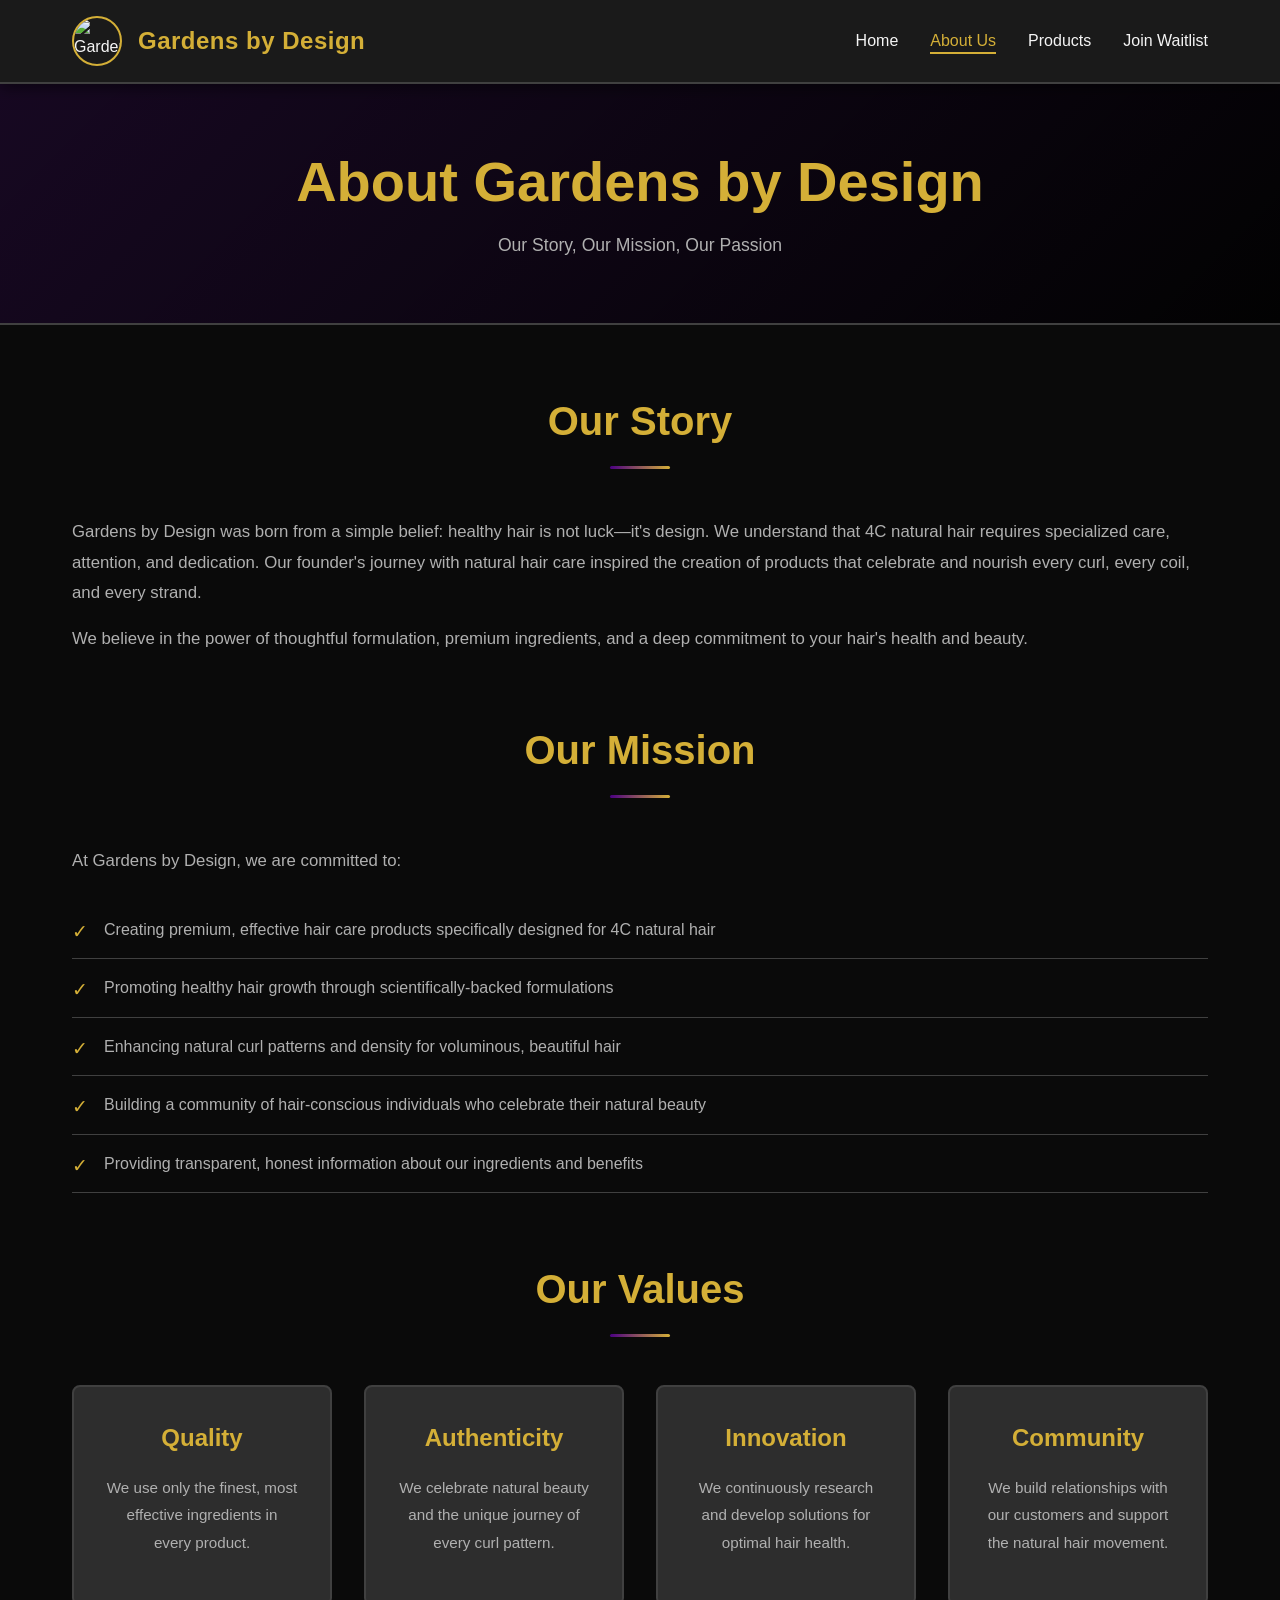
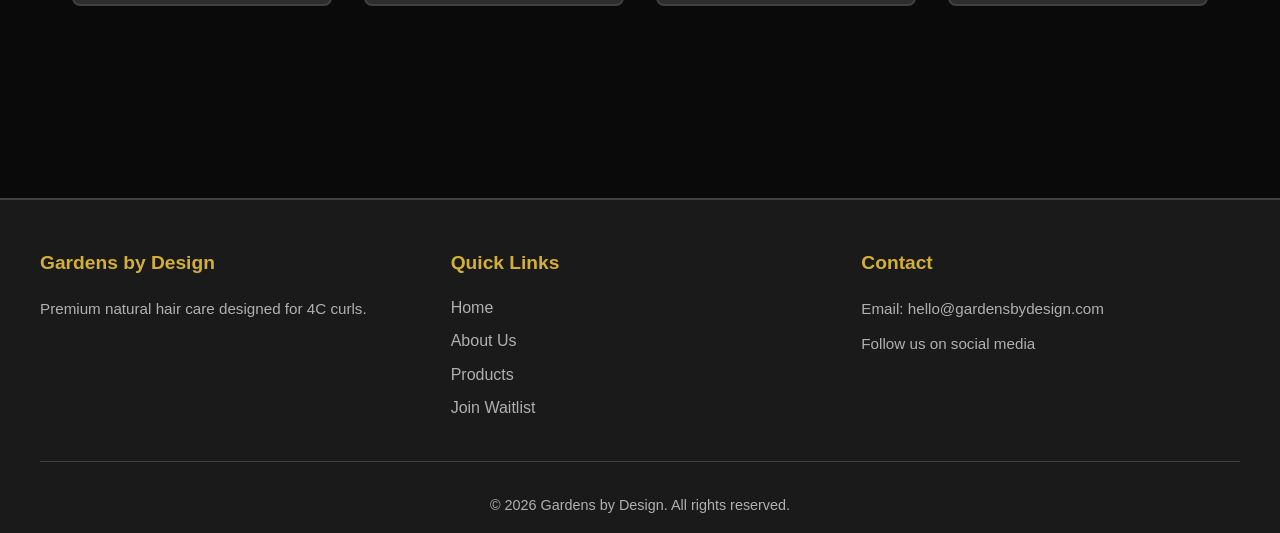
==== about.html @ 6823cce9 "Initial commit: Create Gardens by Design website with HTML and CSS" ====
<!DOCTYPE html>
<html lang="en">
<head>
    <meta charset="UTF-8">
    <meta name="viewport" content="width=device-width, initial-scale=1.0">
    <title>About Us - Gardens by Design</title>
    <link rel="stylesheet" href="styles.css">
</head>
<body>
    <!-- Navigation Bar -->
    <nav class="navbar">
        <div class="nav-container">
            <div class="logo-section">
                <img src="images/logo.jpeg" alt="Gardens by Design Logo" class="logo">
                <span class="brand-name">Gardens by Design</span>
            </div>
            <ul class="nav-links">
                <li><a href="index.html">Home</a></li>
                <li><a href="about.html" class="active">About Us</a></li>
                <li><a href="products.html">Products</a></li>
                <li><a href="waitlist.html">Join Waitlist</a></li>
            </ul>
        </div>
    </nav>

    <!-- Page Header -->
    <section class="page-header">
        <h1>About Gardens by Design</h1>
        <p>Our Story, Our Mission, Our Passion</p>
    </section>

    <!-- Main Content -->
    <section class="about-content">
        <div class="content-container">
            <!-- Our Story -->
            <div class="about-section">
                <h2 class="section-title">Our Story</h2>
                <p>Gardens by Design was born from a simple belief: healthy hair is not luck—it's design. We understand that 4C natural hair requires specialized care, attention, and dedication. Our founder's journey with natural hair care inspired the creation of products that celebrate and nourish every curl, every coil, and every strand.</p>
                <p>We believe in the power of thoughtful formulation, premium ingredients, and a deep commitment to your hair's health and beauty.</p>
            </div>

            <!-- Our Mission -->
            <div class="about-section">
                <h2 class="section-title">Our Mission</h2>
                <p>At Gardens by Design, we are committed to:</p>
                <ul class="mission-list">
                    <li><span class="gold-accent">✓</span> Creating premium, effective hair care products specifically designed for 4C natural hair</li>
                    <li><span class="gold-accent">✓</span> Promoting healthy hair growth through scientifically-backed formulations</li>
                    <li><span class="gold-accent">✓</span> Enhancing natural curl patterns and density for voluminous, beautiful hair</li>
                    <li><span class="gold-accent">✓</span> Building a community of hair-conscious individuals who celebrate their natural beauty</li>
                    <li><span class="gold-accent">✓</span> Providing transparent, honest information about our ingredients and benefits</li>
                </ul>
            </div>

            <!-- Our Values -->
            <div class="about-section">
                <h2 class="section-title">Our Values</h2>
                <div class="values-grid">
                    <div class="value-card">
                        <h3>Quality</h3>
                        <p>We use only the finest, most effective ingredients in every product.</p>
                    </div>
                    <div class="value-card">
                        <h3>Authenticity</h3>
                        <p>We celebrate natural beauty and the unique journey of every curl pattern.</p>
                    </div>
                    <div class="value-card">
                        <h3>Innovation</h3>
                        <p>We continuously research and develop solutions for optimal hair health.</p>
                    </div>
                    <div class="value-card">
                        <h3>Community</h3>
                        <p>We build relationships with our customers and support the natural hair movement.</p>
                    </div>
                </div>
            </div>
        </div>
    </section>

    <!-- Footer -->
    <footer class="footer">
        <div class="footer-content">
            <div class="footer-section">
                <h4>Gardens by Design</h4>
                <p>Premium natural hair care designed for 4C curls.</p>
            </div>
            <div class="footer-section">
                <h4>Quick Links</h4>
                <ul>
                    <li><a href="index.html">Home</a></li>
                    <li><a href="about.html">About Us</a></li>
                    <li><a href="products.html">Products</a></li>
                    <li><a href="waitlist.html">Join Waitlist</a></li>
                </ul>
            </div>
            <div class="footer-section">
                <h4>Contact</h4>
                <p>Email: hello@gardensbydesign.com</p>
                <p>Follow us on social media</p>
            </div>
        </div>
        <div class="footer-bottom">
            <p>&copy; 2026 Gardens by Design. All rights reserved.</p>
        </div>
    </footer>
</body>
</html>
---- styles.css ----
/* ============================================
   GARDENS BY DESIGN - GLOBAL STYLES
   ============================================ */

/* CSS Variables */
:root {
    --primary-black: #0a0a0a;
    --dark-bg: #1a1a1a;
    --dark-accent: #2d2d2d;
    --purple-accent: #4B0082;
    --gold: #D4AF37;
    --gold-dark: #b8860b;
    --text-light: #f5f5f5;
    --text-muted: #b0b0b0;
    --border-color: #404040;
    --transition: all 0.3s ease;
}

/* ============================================
   RESET & BASE STYLES
   ============================================ */

* {
    margin: 0;
    padding: 0;
    box-sizing: border-box;
}

html {
    scroll-behavior: smooth;
}

body {
    font-family: 'Segoe UI', Tahoma, Geneva, Verdana, sans-serif;
    background-color: var(--primary-black);
    color: var(--text-light);
    line-height: 1.6;
    overflow-x: hidden;
}

a {
    text-decoration: none;
    color: inherit;
    transition: var(--transition);
}

button {
    cursor: pointer;
    border: none;
    font-family: inherit;
}

input, select, textarea {
    font-family: inherit;
}

/* ============================================
   TYPOGRAPHY
   ============================================ */

h1, h2, h3, h4, h5, h6 {
    font-weight: 700;
    margin-bottom: 1rem;
}

h1 {
    font-size: 3.5rem;
    line-height: 1.2;
}

h2 {
    font-size: 2.5rem;
}

h3 {
    font-size: 1.5rem;
}

h4 {
    font-size: 1.2rem;
}

.section-title {
    color: var(--gold);
    font-size: 2.5rem;
    text-align: center;
    margin-bottom: 3rem;
    position: relative;
    padding-bottom: 1rem;
}

.section-title::after {
    content: '';
    position: absolute;
    bottom: 0;
    left: 50%;
    transform: translateX(-50%);
    width: 60px;
    height: 3px;
    background: linear-gradient(to right, var(--purple-accent), var(--gold));
    border-radius: 2px;
}

.gold-accent {
    color: var(--gold);
}

/* ============================================
   BUTTONS
   ============================================ */

.btn {
    padding: 12px 32px;
    border-radius: 4px;
    font-size: 1rem;
    font-weight: 600;
    text-transform: uppercase;
    letter-spacing: 1px;
    transition: var(--transition);
    display: inline-block;
    text-align: center;
    cursor: pointer;
    border: 2px solid transparent;
}

.btn-primary {
    background: var(--gold);
    color: var(--primary-black);
}

.btn-primary:hover {
    background: var(--gold-dark);
    transform: translateY(-2px);
    box-shadow: 0 10px 30px rgba(212, 175, 55, 0.3);
}

.btn-secondary {
    background: transparent;
    color: var(--gold);
    border: 2px solid var(--gold);
}

.btn-secondary:hover {
    background: var(--gold);
    color: var(--primary-black);
}

.btn-gold {
    background: var(--gold);
    color: var(--primary-black);
    border: 2px solid var(--gold);
}

.btn-gold:hover {
    background: var(--gold-dark);
    border-color: var(--gold-dark);
    box-shadow: 0 15px 40px rgba(212, 175, 55, 0.4);
    transform: translateY(-3px);
}

.btn-large {
    padding: 15px 40px;
    font-size: 1.1rem;
}

/* ============================================
   NAVIGATION BAR
   ============================================ */

.navbar {
    background-color: var(--dark-bg);
    border-bottom: 2px solid var(--border-color);
    position: sticky;
    top: 0;
    z-index: 1000;
    box-shadow: 0 4px 15px rgba(0, 0, 0, 0.5);
}

.nav-container {
    max-width: 1200px;
    margin: 0 auto;
    display: flex;
    justify-content: space-between;
    align-items: center;
    padding: 1rem 2rem;
}

.logo-section {
    display: flex;
    align-items: center;
    gap: 1rem;
}

.logo {
    width: 50px;
    height: 50px;
    border-radius: 50%;
    object-fit: cover;
    border: 2px solid var(--gold);
    transition: var(--transition);
}

.logo:hover {
    transform: scale(1.05);
    box-shadow: 0 0 15px rgba(212, 175, 55, 0.5);
}

.brand-name {
    font-size: 1.5rem;
    font-weight: 700;
    color: var(--gold);
    letter-spacing: 0.5px;
}

.nav-links {
    display: flex;
    list-style: none;
    gap: 2rem;
}

.nav-links a {
    color: var(--text-light);
    font-weight: 500;
    position: relative;
    transition: var(--transition);
}

.nav-links a::after {
    content: '';
    position: absolute;
    bottom: -5px;
    left: 0;
    width: 0;
    height: 2px;
    background: var(--gold);
    transition: var(--transition);
}

.nav-links a:hover::after,
.nav-links a.active::after {
    width: 100%;
}

.nav-links a:hover,
.nav-links a.active {
    color: var(--gold);
}

/* Mobile Navigation */
@media (max-width: 768px) {
    .nav-container {
        flex-direction: column;
        gap: 1rem;
    }

    .nav-links {
        gap: 1rem;
        flex-wrap: wrap;
        justify-content: center;
    }

    .brand-name {
        font-size: 1.2rem;
    }
}

/* ============================================
   HERO SECTION
   ============================================ */

.hero {
    position: relative;
    height: 100vh;
    display: flex;
    align-items: center;
    justify-content: center;
    text-align: center;
    background: linear-gradient(135deg, rgba(42, 10, 82, 0.3), rgba(0, 0, 0, 0.9)), 
                url('data:image/svg+xml,<svg xmlns="http://www.w3.org/2000/svg" viewBox="0 0 100 100"><circle cx="50" cy="50" r="40" fill="none" stroke="%23D4AF37" opacity="0.1" stroke-width="0.5"/></svg>');
    background-size: cover;
    background-attachment: fixed;
    overflow: hidden;
}

.hero-overlay {
    position: absolute;
    top: 0;
    left: 0;
    width: 100%;
    height: 100%;
    background: radial-gradient(circle at 50% 50%, rgba(75, 0, 130, 0.15) 0%, transparent 70%);
    z-index: 1;
}

.hero-content {
    position: relative;
    z-index: 2;
    max-width: 800px;
    padding: 2rem;
    animation: fadeInUp 1s ease;
}

@keyframes fadeInUp {
    from {
        opacity: 0;
        transform: translateY(30px);
    }
    to {
        opacity: 1;
        transform: translateY(0);
    }
}

.launching-badge {
    display: inline-block;
    background: rgba(212, 175, 55, 0.2);
    border: 2px solid var(--gold);
    color: var(--gold);
    padding: 0.5rem 1.5rem;
    border-radius: 50px;
    font-size: 0.9rem;
    font-weight: 600;
    letter-spacing: 1px;
    margin-bottom: 2rem;
    animation: pulse 2s infinite;
}

@keyframes pulse {
    0%, 100% {
        box-shadow: 0 0 0 0 rgba(212, 175, 55, 0.5);
    }
    50% {
        box-shadow: 0 0 0 10px rgba(212, 175, 55, 0);
    }
}

.hero-headline {
    font-size: 4rem;
    color: var(--gold);
    margin-bottom: 1.5rem;
    font-weight: 700;
    line-height: 1.1;
}

.hero-subheading {
    font-size: 1.5rem;
    color: var(--text-muted);
    margin-bottom: 3rem;
    font-weight: 300;
}

.hero-buttons {
    display: flex;
    gap: 1.5rem;
    justify-content: center;
    flex-wrap: wrap;
}

/* Mobile Hero */
@media (max-width: 768px) {
    .hero {
        height: auto;
        min-height: 80vh;
        padding: 2rem 0;
    }

    .hero-headline {
        font-size: 2.5rem;
    }

    .hero-subheading {
        font-size: 1.1rem;
    }

    .hero-buttons {
        flex-direction: column;
    }

    .btn {
        width: 100%;
    }
}

/* ============================================
   SECTIONS & CONTENT
   ============================================ */

.content-container {
    max-width: 1200px;
    margin: 0 auto;
    padding: 0 2rem;
}

section {
    padding: 4rem 2rem;
}

.page-header {
    background: linear-gradient(135deg, rgba(75, 0, 130, 0.2), rgba(0, 0, 0, 0.8));
    padding: 4rem 2rem;
    text-align: center;
    border-bottom: 2px solid var(--border-color);
}

.page-header h1 {
    color: var(--gold);
    margin-bottom: 1rem;
}

.page-header p {
    color: var(--text-muted);
    font-size: 1.1rem;
}

/* ============================================
   FEATURED SECTION
   ============================================ */

.featured-section {
    background-color: var(--dark-accent);
    padding: 4rem 2rem;
}

.features-grid {
    display: grid;
    grid-template-columns: repeat(auto-fit, minmax(300px, 1fr));
    gap: 2rem;
    max-width: 1200px;
    margin: 0 auto;
}

.feature-card {
    background: var(--primary-black);
    border: 2px solid var(--border-color);
    padding: 2rem;
    text-align: center;
    border-radius: 8px;
    transition: var(--transition);
}

.feature-card:hover {
    border-color: var(--gold);
    box-shadow: 0 10px 30px rgba(212, 175, 55, 0.2);
    transform: translateY(-5px);
}

.feature-icon {
    font-size: 3rem;
    margin-bottom: 1rem;
    display: block;
}

.feature-card h3 {
    color: var(--gold);
    margin-bottom: 0.5rem;
}

.feature-card p {
    color: var(--text-muted);
    line-height: 1.6;
}

/* ============================================
   PRODUCTS SECTION
   ============================================ */

.products-section {
    background-color: var(--primary-black);
    padding: 4rem 2rem;
}

.products-grid {
    display: grid;
    grid-template-columns: repeat(auto-fit, minmax(300px, 1fr));
    gap: 2rem;
    max-width: 1200px;
    margin: 0 auto;
}

.product-card {
    background: var(--dark-accent);
    border: 2px solid var(--border-color);
    border-radius: 8px;
    overflow: hidden;
    transition: var(--transition);
    display: flex;
    flex-direction: column;
    position: relative;
}

.product-card:hover {
    border-color: var(--gold);
    box-shadow: 0 15px 40px rgba(212, 175, 55, 0.3);
    transform: translateY(-8px);
}

.product-card.featured {
    border-color: var(--gold);
    box-shadow: 0 0 20px rgba(212, 175, 55, 0.2);
}

.best-value-badge {
    position: absolute;
    top: 15px;
    right: 15px;
    background: var(--gold);
    color: var(--primary-black);
    padding: 0.5rem 1rem;
    border-radius: 4px;
    font-size: 0.85rem;
    font-weight: 700;
    letter-spacing: 1px;
    z-index: 10;
}

.product-image-placeholder {
    width: 100%;
    height: 200px;
    background: linear-gradient(135deg, rgba(75, 0, 130, 0.3), rgba(212, 175, 55, 0.1));
    display: flex;
    align-items: center;
    justify-content: center;
    font-size: 4rem;
    border-bottom: 2px solid var(--border-color);
}

.product-info {
    padding: 2rem;
    display: flex;
    flex-direction: column;
    flex-grow: 1;
}

.product-name {
    color: var(--gold);
    font-size: 1.5rem;
    margin-bottom: 0.5rem;
}

.product-description {
    color: var(--text-muted);
    font-size: 0.95rem;
    line-height: 1.6;
    margin-bottom: 1.5rem;
    flex-grow: 1;
}

.product-benefits {
    display: flex;
    flex-wrap: wrap;
    gap: 0.5rem;
    margin-bottom: 1.5rem;
}

.benefit-tag {
    background: rgba(212, 175, 55, 0.15);
    color: var(--gold);
    padding: 0.4rem 0.8rem;
    border-radius: 20px;
    font-size: 0.85rem;
    font-weight: 500;
}

.product-footer {
    display: flex;
    justify-content: space-between;
    align-items: center;
    border-top: 1px solid var(--border-color);
    padding-top: 1.5rem;
    margin-top: 1.5rem;
}

.price {
    font-size: 1.5rem;
    color: var(--gold);
    font-weight: 700;
}

.product-footer .btn {
    padding: 10px 20px;
    font-size: 0.9rem;
}

/* ============================================
   WHY CHOOSE SECTION
   ============================================ */

.why-choose-section {
    background-color: var(--dark-accent);
    padding: 4rem 2rem;
}

.why-choose-grid {
    display: grid;
    grid-template-columns: repeat(auto-fit, minmax(250px, 1fr));
    gap: 2rem;
    max-width: 1200px;
    margin: 0 auto;
}

.why-card {
    background: var(--primary-black);
    border: 1px solid var(--border-color);
    padding: 2rem;
    text-align: center;
    border-radius: 8px;
    transition: var(--transition);
}

.why-card:hover {
    border-color: var(--gold);
    box-shadow: 0 10px 30px rgba(212, 175, 55, 0.15);
}

.why-icon {
    font-size: 2.5rem;
    display: block;
    margin-bottom: 1rem;
}

.why-card h3 {
    color: var(--gold);
    margin-bottom: 0.5rem;
}

.why-card p {
    color: var(--text-muted);
    font-size: 0.95rem;
}

/* ============================================
   ABOUT SECTION
   ============================================ */

.about-content {
    background-color: var(--primary-black);
    padding: 4rem 2rem;
}

.about-section {
    margin-bottom: 4rem;
}

.about-section p {
    color: var(--text-muted);
    line-height: 1.8;
    margin-bottom: 1rem;
    font-size: 1.05rem;
}

.mission-list {
    list-style: none;
    margin-top: 1.5rem;
}

.mission-list li {
    color: var(--text-muted);
    padding: 1rem 0;
    padding-left: 2rem;
    border-bottom: 1px solid var(--border-color);
    position: relative;
    line-height: 1.6;
}

.mission-list .gold-accent {
    position: absolute;
    left: 0;
    font-size: 1.2rem;
}

.values-grid {
    display: grid;
    grid-template-columns: repeat(auto-fit, minmax(250px, 1fr));
    gap: 2rem;
    margin-top: 2rem;
}

.value-card {
    background: var(--dark-accent);
    border: 2px solid var(--border-color);
    padding: 2rem;
    border-radius: 8px;
    text-align: center;
    transition: var(--transition);
}

.value-card:hover {
    border-color: var(--gold);
    box-shadow: 0 10px 30px rgba(212, 175, 55, 0.2);
}

.value-card h3 {
    color: var(--gold);
    margin-bottom: 1rem;
}

.value-card p {
    color: var(--text-muted);
    font-size: 0.95rem;
}

/* ============================================
   WAITLIST SECTION
   ============================================ */

.waitlist-section {
    background-color: var(--primary-black);
    padding: 4rem 2rem;
}

.waitlist-container {
    max-width: 1200px;
    margin: 0 auto;
    display: grid;
    grid-template-columns: 1fr 1fr;
    gap: 4rem;
}

.waitlist-content {
    display: flex;
    flex-direction: column;
}

.waitlist-intro {
    color: var(--text-muted);
    font-size: 1.05rem;
    line-height: 1.8;
    margin-bottom: 2rem;
}

.waitlist-form {
    display: flex;
    flex-direction: column;
}

.form-group {
    margin-bottom: 1.5rem;
}

.form-group label {
    display: block;
    margin-bottom: 0.5rem;
    color: var(--gold);
    font-weight: 600;
    font-size: 0.95rem;
}

.form-group input,
.form-group select {
    width: 100%;
    padding: 12px 15px;
    background-color: var(--dark-accent);
    border: 2px solid var(--border-color);
    color: var(--text-light);
    border-radius: 4px;
    transition: var(--transition);
    font-size: 1rem;
}

.form-group input:focus,
.form-group select:focus {
    outline: none;
    border-color: var(--gold);
    box-shadow: 0 0 10px rgba(212, 175, 55, 0.2);
}

.form-group.checkbox {
    display: flex;
    align-items: center;
    gap: 0.5rem;
}

.form-group.checkbox input {
    width: auto;
    margin: 0;
}

.form-group.checkbox label {
    margin: 0;
    color: var(--text-light);
}

.form-note {
    color: var(--text-muted);
    font-size: 0.9rem;
    margin-top: 1rem;
}

.success-message {
    background: rgba(75, 0, 130, 0.2);
    border: 2px solid var(--gold);
    border-radius: 8px;
    padding: 2rem;
    text-align: center;
    animation: slideIn 0.5s ease;
}

@keyframes slideIn {
    from {
        opacity: 0;
        transform: translateY(20px);
    }
    to {
        opacity: 1;
        transform: translateY(0);
    }
}

.success-message h3 {
    color: var(--gold);
    margin-bottom: 1rem;
}

.success-message p {
    color: var(--text-muted);
    margin-bottom: 1.5rem;
}

.waitlist-benefits {
    background: var(--dark-accent);
    border: 2px solid var(--border-color);
    border-radius: 8px;
    padding: 2rem;
}

.waitlist-benefits h3 {
    color: var(--gold);
    margin-bottom: 1.5rem;
    font-size: 1.5rem;
}

.benefits-list {
    display: flex;
    flex-direction: column;
    gap: 1.5rem;
}

.benefit-item {
    display: flex;
    gap: 1rem;
    align-items: flex-start;
}

.benefit-number {
    font-size: 1.5rem;
    min-width: 40px;
}

.benefit-item h4 {
    color: var(--gold);
    margin-bottom: 0.3rem;
}

.benefit-item p {
    color: var(--text-muted);
    font-size: 0.9rem;
    line-height: 1.5;
}

/* ============================================
   FAQ SECTION
   ============================================ */

.faq-section {
    background-color: var(--dark-accent);
    padding: 4rem 2rem;
}

.faq-grid {
    display: grid;
    grid-template-columns: repeat(auto-fit, minmax(250px, 1fr));
    gap: 2rem;
    max-width: 1200px;
    margin: 0 auto;
}

.faq-item {
    background: var(--primary-black);
    border: 2px solid var(--border-color);
    padding: 1.5rem;
    border-radius: 8px;
    transition: var(--transition);
}

.faq-item:hover {
    border-color: var(--gold);
    box-shadow: 0 10px 30px rgba(212, 175, 55, 0.15);
}

.faq-item h4 {
    color: var(--gold);
    margin-bottom: 0.5rem;
}

.faq-item p {
    color: var(--text-muted);
    font-size: 0.95rem;
    line-height: 1.6;
}

/* ============================================
   CTA SECTION
   ============================================ */

.cta-section {
    background: linear-gradient(135deg, rgba(75, 0, 130, 0.3), rgba(0, 0, 0, 0.9));
    padding: 4rem 2rem;
    text-align: center;
    border-top: 2px solid var(--border-color);
    border-bottom: 2px solid var(--border-color);
}

.cta-section h2 {
    color: var(--gold);
    font-size: 2.5rem;
    margin-bottom: 1rem;
}

.cta-section p {
    color: var(--text-muted);
    font-size: 1.1rem;
    margin-bottom: 2rem;
    max-width: 600px;
    margin-left: auto;
    margin-right: auto;
}

/* ============================================
   FOOTER
   ============================================ */

.footer {
    background-color: var(--dark-bg);
    border-top: 2px solid var(--border-color);
    padding: 3rem 2rem 1rem;
    margin-top: 4rem;
}

.footer-content {
    max-width: 1200px;
    margin: 0 auto;
    display: grid;
    grid-template-columns: repeat(auto-fit, minmax(250px, 1fr));
    gap: 2rem;
    margin-bottom: 2rem;
}

.footer-section h4 {
    color: var(--gold);
    margin-bottom: 1rem;
}

.footer-section p {
    color: var(--text-muted);
    font-size: 0.95rem;
    line-height: 1.8;
    margin-bottom: 0.5rem;
}

.footer-section ul {
    list-style: none;
}

.footer-section ul li {
    margin-bottom: 0.5rem;
}

.footer-section a {
    color: var(--text-muted);
    transition: var(--transition);
}

.footer-section a:hover {
    color: var(--gold);
}

.footer-bottom {
    max-width: 1200px;
    margin: 0 auto;
    padding-top: 2rem;
    border-top: 1px solid var(--border-color);
    text-align: center;
    color: var(--text-muted);
    font-size: 0.9rem;
}

/* ============================================
   RESPONSIVE DESIGN
   ============================================ */

@media (max-width: 768px) {
    h1 {
        font-size: 2rem;
    }

    h2 {
        font-size: 1.5rem;
    }

    .section-title {
        font-size: 1.8rem;
        margin-bottom: 2rem;
    }

    section {
        padding: 2.5rem 1rem;
    }

    .features-grid,
    .products-grid,
    .values-grid,
    .why-choose-grid,
    .footer-content {
        grid-template-columns: 1fr;
    }

    .waitlist-container {
        grid-template-columns: 1fr;
        gap: 2rem;
    }

    .btn {
        padding: 10px 24px;
        font-size: 0.9rem;
    }

    .product-footer {
        flex-direction: column;
        gap: 1rem;
    }

    .product-footer .btn {
        width: 100%;
    }
}

@media (max-width: 480px) {
    h1 {
        font-size: 1.5rem;
    }

    .hero-headline {
        font-size: 1.8rem;
    }

    .hero-subheading {
        font-size: 1rem;
    }

    .section-title {
        font-size: 1.5rem;
    }

    .nav-container {
        padding: 1rem;
    }

    .brand-name {
        font-size: 1rem;
    }

    .nav-links {
        gap: 0.5rem;
    }

    .nav-links a {
        font-size: 0.9rem;
    }
}

/* ============================================
   UTILITIES
   ============================================ */

.text-center {
    text-align: center;
}

.mt-1 {
    margin-top: 1rem;
}

.mt-2 {
    margin-top: 2rem;
}

.mb-1 {
    margin-bottom: 1rem;
}

.mb-2 {
    margin-bottom: 2rem;
}
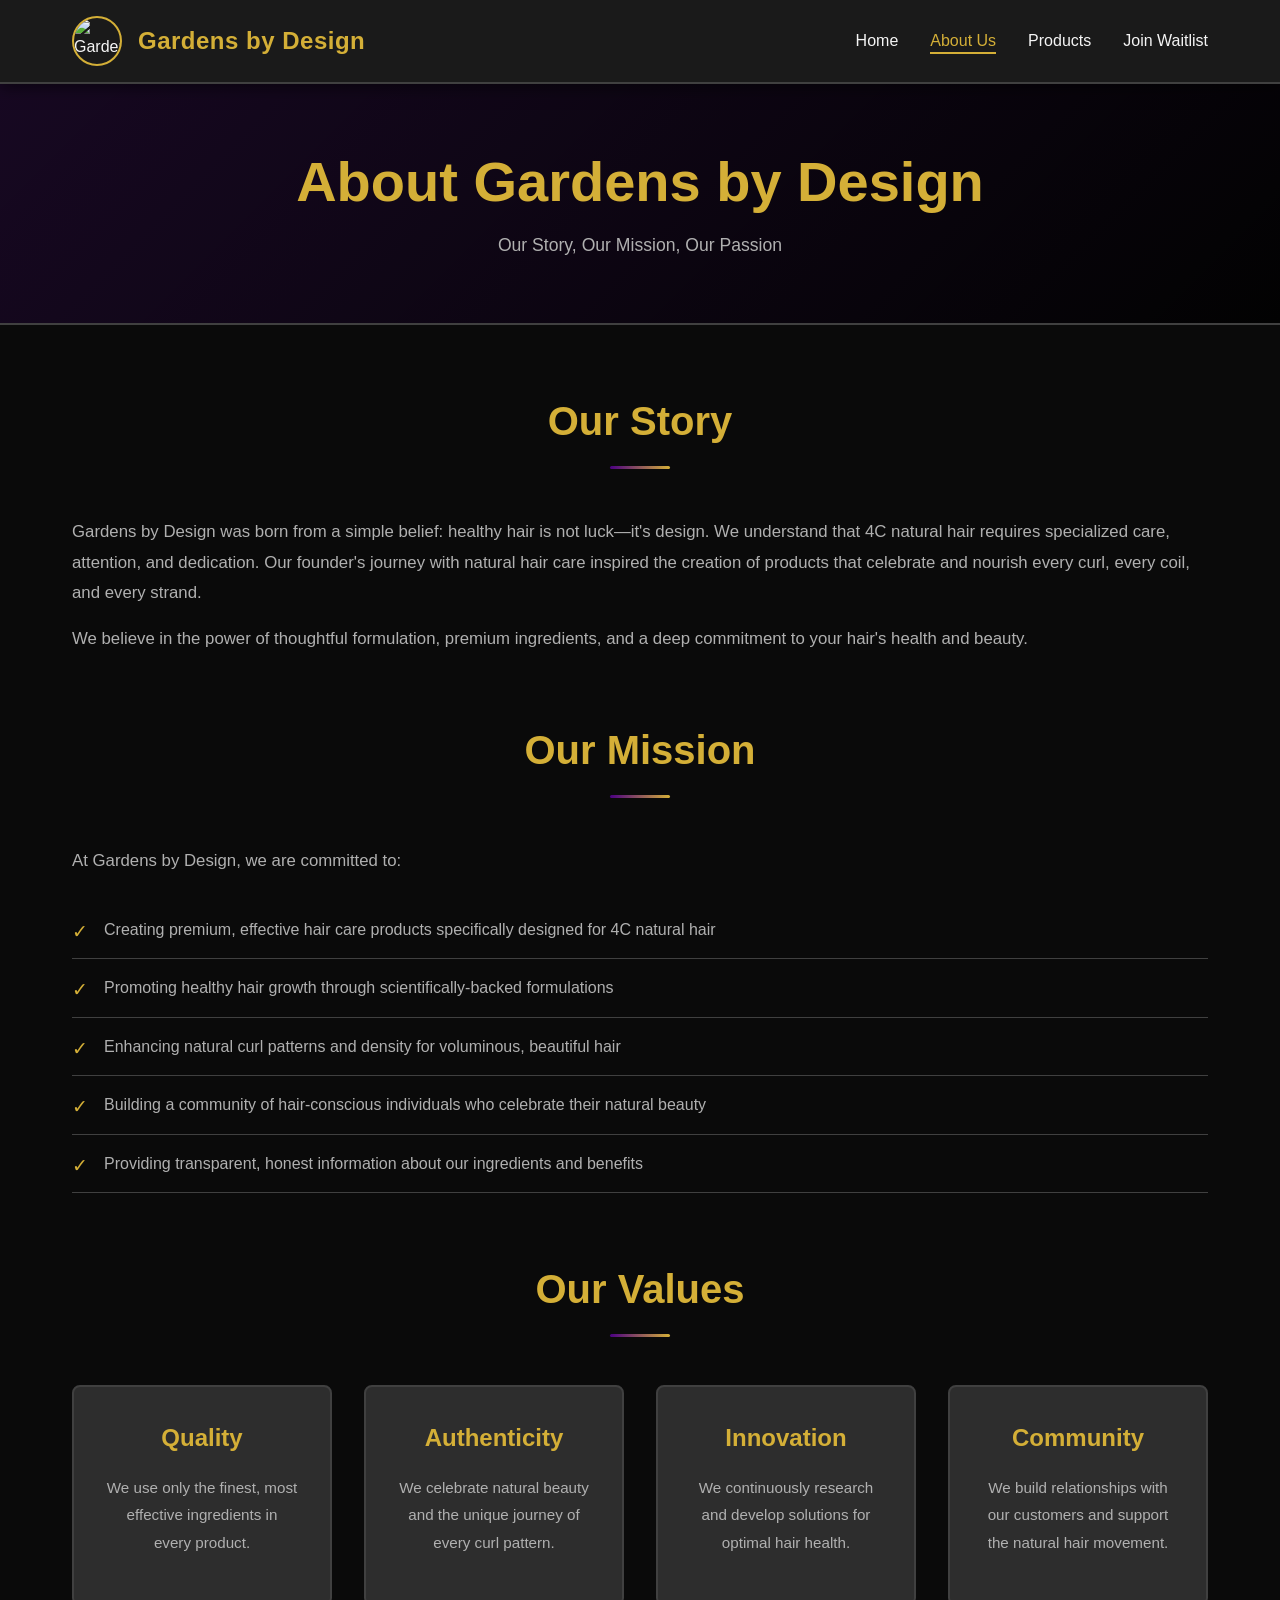
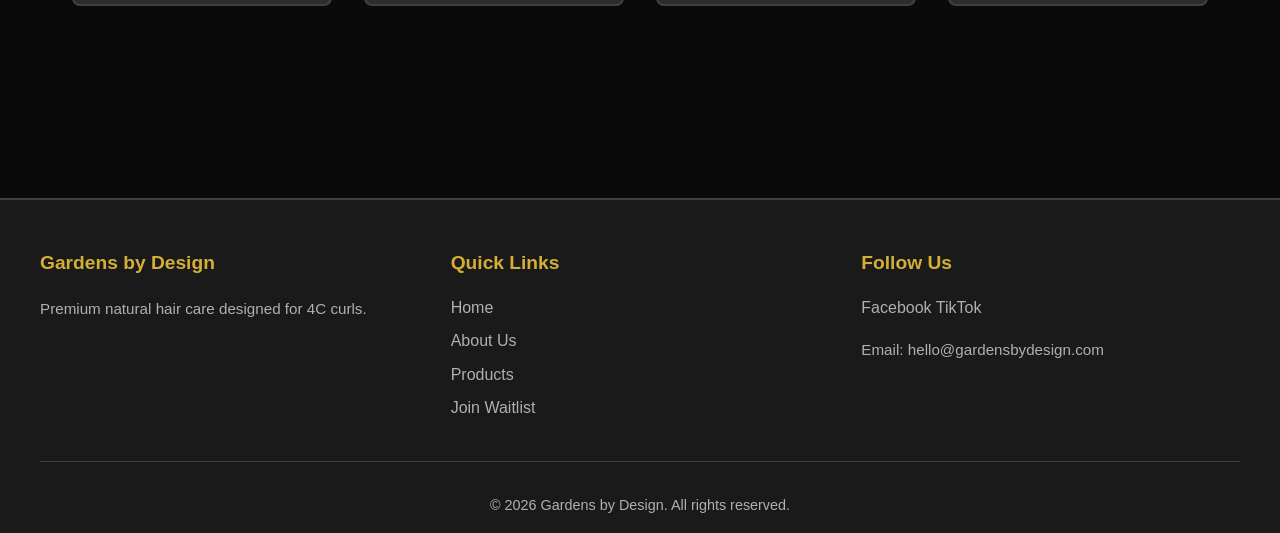
==== commit 0f11127f: "Update: Add pricing in Rands, product names, and social media links" ====
--- a/about.html
+++ b/about.html
@@ -94,9 +94,12 @@
                 </ul>
             </div>
             <div class="footer-section">
-                <h4>Contact</h4>
-                <p>Email: hello@gardensbydesign.com</p>
-                <p>Follow us on social media</p>
+                <h4>Follow Us</h4>
+                <div class="social-links">
+                    <a href="https://www.facebook.com/gardensbydesign" target="_blank" rel="noopener noreferrer">Facebook</a>
+                    <a href="https://www.tiktok.com/@gardensbydesign" target="_blank" rel="noopener noreferrer">TikTok</a>
+                </div>
+                <p style="margin-top: 1rem;">Email: hello@gardensbydesign.com</p>
             </div>
         </div>
         <div class="footer-bottom">
